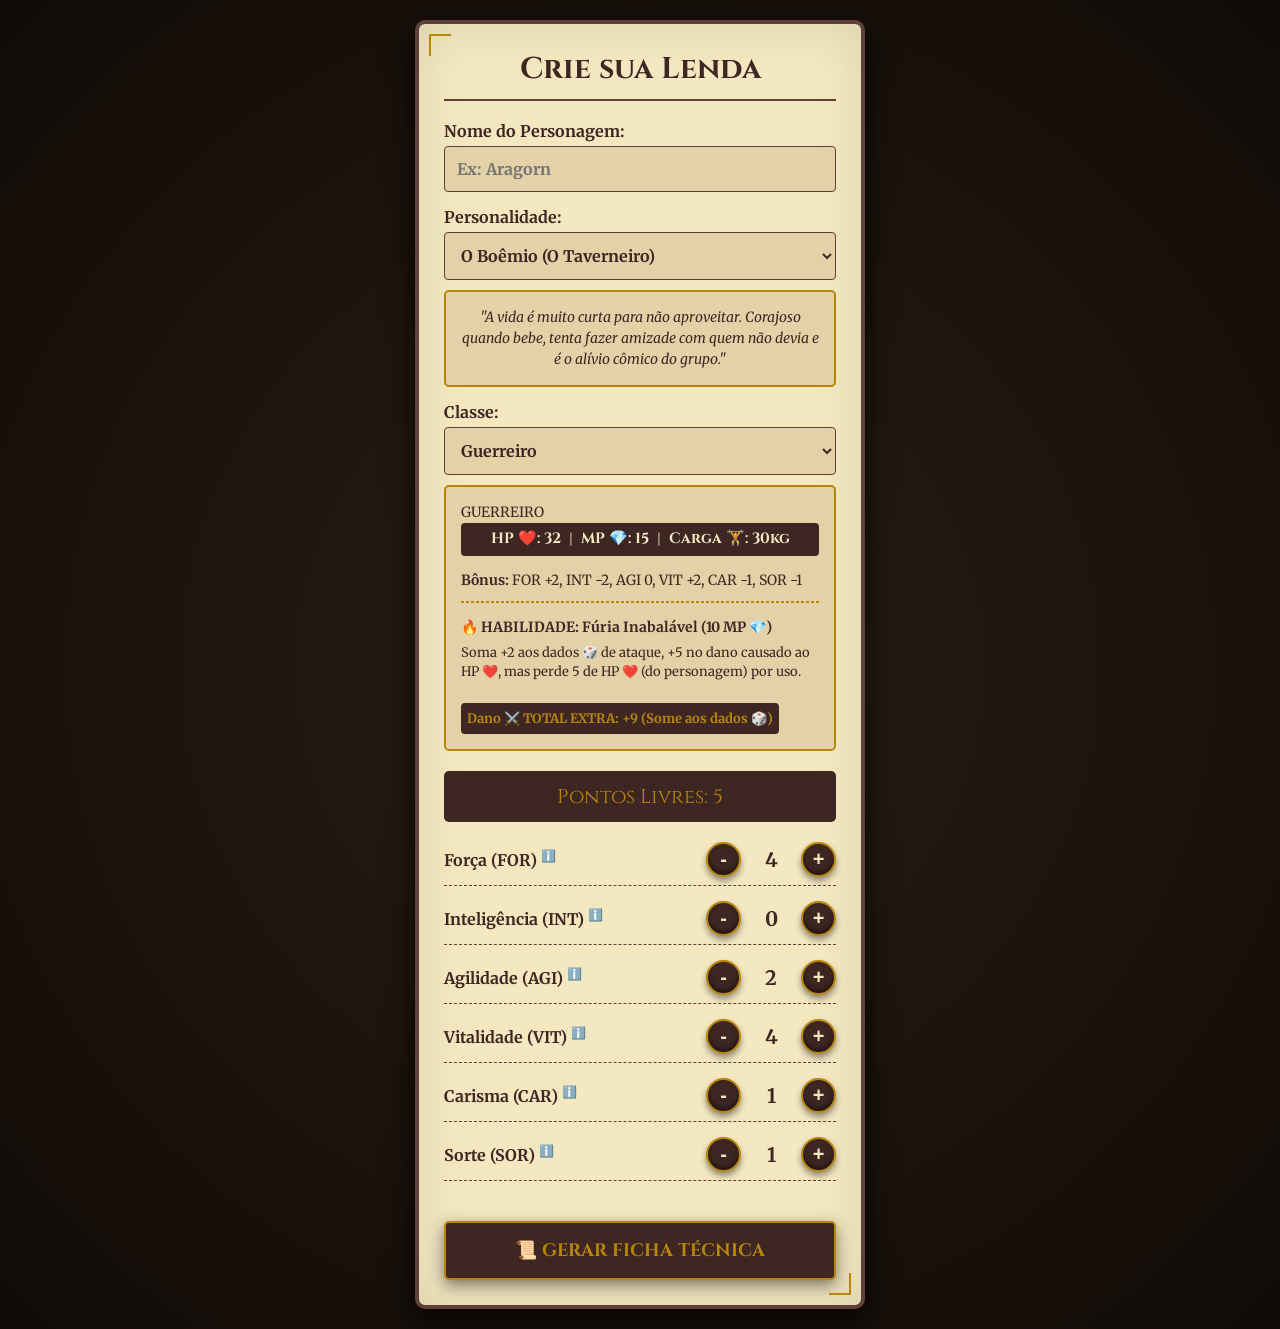
==== rpg/index.html @ fc988ef6 "primeira versao" ====
<!DOCTYPE html>
<html lang="pt-BR">
<head>
    <meta charset="UTF-8">
    <meta name="viewport" content="width=device-width, initial-scale=1.0">
    <title>RPG - Crie sua Lenda</title>
    <style>
        @import url('https://fonts.googleapis.com/css2?family=Cinzel:wght@600;800&family=Merriweather:wght@400;700;900&display=swap');

        :root {
            --bg-dark: #1e150e;
            --parchment: #f4e8c1;
            --parchment-dark: #e3d2a8;
            --ink: #3e2723;
            --ink-light: #5d4037;
            --gem-red: #8b0000;
            --gem-blue: #0055a4;
            --gold: #b8860b;
            --gold-light: #dfb12e;
        }

        body {
            background-color: var(--bg-dark);
            background-image: radial-gradient(circle, #2a1e14 0%, #110b07 100%);
            color: var(--parchment);
            font-family: 'Merriweather', serif;
            margin: 0; padding: 20px; display: flex; justify-content: center; align-items: flex-start; min-height: 100vh;
        }

        .container {
            background-color: var(--parchment); color: var(--ink); width: 100%; max-width: 450px;
            padding: 25px; border: 4px solid var(--ink-light); border-radius: 10px;
            box-shadow: inset 0 0 50px rgba(0,0,0,0.1), 0 10px 30px rgba(0,0,0,0.8); position: relative;
            box-sizing: border-box;
        }

        .container::before, .container::after {
            content: ''; position: absolute; border: 2px solid var(--gold); width: 20px; height: 20px;
        }
        .container::before { top: 10px; left: 10px; border-right: none; border-bottom: none; }
        .container::after { bottom: 10px; right: 10px; border-left: none; border-top: none; }

        h1 { font-family: 'Cinzel', serif; text-align: center; color: var(--ink); border-bottom: 2px solid var(--ink-light); padding-bottom: 10px; font-size: 30px; margin-top: 0; }
        
        label { font-weight: bold; display: block; margin-top: 15px; font-size: 16px; }

        input[type="text"], select {
            width: 100%; padding: 12px; margin-top: 5px; background-color: var(--parchment-dark);
            border: 1px solid var(--ink-light); color: var(--ink); font-family: 'Merriweather', serif;
            font-size: 16px; font-weight: bold; box-sizing: border-box; border-radius: 4px;
        }

        .info-panel {
            background-color: var(--parchment-dark); border: 2px solid var(--gold); padding: 15px;
            margin-top: 10px; border-radius: 5px; font-size: 14px; line-height: 1.5;
        }

        .info-header { font-family: 'Cinzel', serif; font-size: 18px; margin-bottom: 5px; text-align: center; color: var(--ink); }
        .live-stats { text-align: center; font-weight: bold; background-color: var(--ink); color: var(--parchment); padding: 5px; border-radius: 4px; margin-bottom: 10px; font-family: 'Cinzel', serif; font-size: 15px; }

        .points-box { text-align: center; background-color: var(--ink); color: var(--gold); padding: 12px; margin: 20px 0; border-radius: 5px; font-size: 20px; font-family: 'Cinzel', serif; }
        .stat-row { display: flex; justify-content: space-between; align-items: center; margin-bottom: 15px; border-bottom: 1px dashed var(--ink-light); padding-bottom: 8px; }
        .stat-name { font-weight: bold; font-size: 16px; flex-grow: 1; cursor: pointer; color: var(--ink); transition: color 0.2s; }
        .stat-name:hover { color: var(--gold-light); }
        .stat-name span { font-size: 12px; vertical-align: super; }

        .stat-controls { display: flex; align-items: center; gap: 15px; }
        .btn-gem { background-color: var(--ink); color: var(--parchment); border: 2px solid var(--gold); width: 35px; height: 35px; border-radius: 50%; font-size: 20px; font-weight: bold; cursor: pointer; box-shadow: inset 0 -3px 5px rgba(0,0,0,0.5), 0 4px 6px rgba(0,0,0,0.4); transition: all 0.1s; display: flex; align-items: center; justify-content: center; padding: 0;}
        .btn-gem:active { transform: translateY(3px); box-shadow: inset 0 3px 5px rgba(0,0,0,0.8); }
        .stat-value { font-size: 20px; font-weight: bold; width: 30px; text-align: center; }

        .btn-primary {
            width: 100%; padding: 15px; background-color: var(--ink); color: var(--gold);
            border: 2px solid var(--gold); font-family: 'Cinzel', serif; font-size: 18px;
            font-weight: bold; margin-top: 25px; cursor: pointer; border-radius: 5px;
            box-shadow: 0 5px 15px rgba(0,0,0,0.5); transition: transform 0.1s; box-sizing: border-box;
        }
        .btn-primary:active { transform: translateY(2px); }

        /* Modal Pop-up */
        #attribute-modal { display: none; position: fixed; top: 0; left: 0; width: 100%; height: 100%; background-color: rgba(0,0,0,0.8); z-index: 1000; justify-content: center; align-items: center; padding: 20px; box-sizing: border-box; }
        .modal-content { background-color: var(--parchment); border: 4px solid var(--gold); border-radius: 8px; padding: 20px; width: 100%; max-width: 320px; position: relative; color: var(--ink); font-family: 'Merriweather', serif; box-sizing: border-box; }
        .modal-header { font-family: 'Cinzel', serif; font-size: 20px; text-align: center; margin-bottom: 10px; border-bottom: 1px solid var(--gold); padding-bottom: 5px; }
        .modal-close { background-color: var(--gem-red); color: white; border: 2px solid var(--ink); width: 30px; height: 30px; border-radius: 50%; cursor: pointer; position: absolute; top: -15px; right: -15px; display: flex; justify-content: center; align-items: center; font-weight: bold; padding: 0;}

        /* Tela de Resumo / Ficha Técnica */
        #summary-screen { display: none; width: 100%; }
        .summary-card { background-color: #fbf2db; border: 2px solid var(--ink); padding: 25px 20px; margin-bottom: 20px; border-radius: 6px; box-shadow: inset 0 0 20px rgba(0,0,0,0.05); box-sizing: border-box; }
        
        .summary-header { text-align: center; margin-bottom: 20px; }
        .summary-name { 
            font-size: 32px; 
            margin-bottom: 5px; 
            color: var(--ink); 
            font-family: 'Cinzel', serif;
            text-transform: uppercase;
            letter-spacing: 1px;
            text-shadow: 1px 1px 2px rgba(0,0,0,0.15);
        }
        .summary-details { font-size: 16px; color: var(--ink-light); font-style: italic; margin-top: 5px; }
        .summary-personality-quote {
            font-size: 14px; margin: 20px auto; color: var(--ink); padding: 12px 15px;
            font-style: italic; background-color: rgba(0,0,0,0.04); border-left: 3px solid var(--gold);
            border-right: 3px solid var(--gold); border-radius: 4px; line-height: 1.4;
        }

        /* Status Bar com Flexbox anti-quebra */
        .status-bar { 
            display: flex; flex-wrap: wrap; justify-content: space-around; gap: 10px;
            background-color: var(--ink); color: var(--parchment); padding: 12px; 
            border-radius: 5px; margin-bottom: 25px; font-weight: bold; font-family: 'Cinzel', serif; font-size: 15px; 
        }
        .status-item {
            white-space: nowrap; /* Impede quebra no meio da informação */
            text-align: center;
        }

        .attr-box { background-color: var(--parchment-dark); border: 1px solid var(--ink-light); padding: 10px; margin-bottom: 10px; border-radius: 4px; }
        .attr-title { font-weight: bold; font-size: 16px; border-bottom: 1px solid rgba(0,0,0,0.1); padding-bottom: 4px; margin-bottom: 4px;}
        .attr-desc { font-size: 13px; color: var(--ink-light); line-height: 1.4; }
        
        .summary-skill { background-color: var(--ink); color: var(--parchment); padding: 15px; border-left: 5px solid var(--gem-red); font-size: 14px; margin-top: 25px; border-radius: 0 4px 4px 0; }
        .summary-skill-title { color: var(--gold); font-size: 16px; font-family: 'Cinzel', serif; font-weight: bold; margin-bottom: 8px; display: block; }

        /* MENU FLUTUANTE (FAB) */
        .fab-wrapper { position: relative; width: 100%; z-index: 20; }
        .fab-overlay {
            display: none; position: fixed; top: 0; left: 0; width: 100%; height: 100%;
            background: rgba(0,0,0,0.5); z-index: 15; opacity: 0; transition: opacity 0.3s;
        }
        .fab-overlay.show { display: block; opacity: 1; }
        
        .fab-options {
            position: absolute; bottom: 70px; left: 0; width: 100%; display: flex; flex-direction: column;
            gap: 12px; opacity: 0; pointer-events: none; transform: translateY(20px) scale(0.95);
            transition: all 0.3s cubic-bezier(0.175, 0.885, 0.32, 1.275); z-index: 20; box-sizing: border-box;
        }
        .fab-options.open { opacity: 1; pointer-events: auto; transform: translateY(0) scale(1); }
        
        .fab-btn {
            width: 100%; padding: 12px; border-radius: 8px; font-family: 'Cinzel', serif; font-size: 15px;
            font-weight: bold; cursor: pointer; border: 2px solid var(--gold); box-shadow: 0 4px 10px rgba(0,0,0,0.3);
            display: flex; align-items: center; justify-content: center; gap: 8px; box-sizing: border-box;
        }
        .fab-btn:active { transform: translateY(2px); }

        .btn-green { background-color: #0b5f3a; color: white; border-color: #128C7E; }
        .btn-blue { background-color: #0055a4; color: white; border-color: #003366; }
        .btn-red { background-color: var(--gem-red); color: white; border-color: #4a0000; }
        .btn-yellow { background-color: #d4af37; color: var(--ink); border-color: var(--ink); font-weight: 800; }
        
    </style>
</head>
<body>

<div class="container" id="app">
    
    <div id="creation-screen">
        <h1>Crie sua Lenda</h1>
        
        <label>Nome do Personagem:</label>
        <input type="text" id="char-name" placeholder="Ex: Aragorn">

        <label>Personalidade:</label>
        <select id="char-personality" onchange="updatePersonality()">
            <option value="O Boêmio (O Taverneiro)">O Boêmio (O Taverneiro)</option>
            <option value="O Mercenário Frio">O Mercenário Frio</option>
            <option value="O Rato de Masmorra">O Rato de Masmorra</option>
            <option value="O Galanteador">O Galanteador</option>
            <option value="O Sobrevivente Rabugento">O Sobrevivente Rabugento</option>
            <option value="O Paranoico Cauteloso">O Paranoico Cauteloso</option>
            <option value="O Fervoroso Sanguinário">O Fervoroso Sanguinário</option>
            <option value="O Escudo Humano">O Escudo Humano</option>
            <option value="O Aristocrata Arrogante">O Aristocrata Arrogante</option>
            <option value="O Justiceiro Inflexível">O Justiceiro Inflexível</option>
        </select>
        <div id="personality-panel" class="info-panel" style="font-style: italic; text-align: center;"></div>

        <label>Classe:</label>
        <select id="char-class" onchange="resetAndUpdate()">
            <option value="Guerreiro">Guerreiro</option>
            <option value="Arqueiro">Arqueiro</option>
            <option value="Mago">Mago</option>
            <option value="Necromante">Necromante</option>
            <option value="Druida">Druida</option>
            <option value="Soldado">Soldado</option>
            <option value="Assassino">Assassino</option>
            <option value="Bardo">Bardo</option>
        </select>

        <div id="class-details-panel" class="info-panel"></div>

        <div class="points-box">
            Pontos Livres: <span id="free-points-display">5</span>
        </div>

        <div id="stats-container"></div>

        <button class="btn-primary" onclick="generateSummary()">📜 GERAR FICHA TÉCNICA</button>
    </div>

    <div id="summary-screen">
        <h1 style="margin-bottom: 20px;">Sua Ficha Técnica</h1>
        <div class="summary-card" id="card-content"></div>
        
        <div class="fab-overlay" id="fab-overlay" onclick="toggleFabMenu()"></div>
        <div class="fab-wrapper">
            <div class="fab-options" id="fab-options">
                <button class="fab-btn btn-green" onclick="sendWhatsApp()">📲 ENVIAR NO WHATSAPP</button>
                <button class="fab-btn btn-blue" onclick="startGame('com_mestre')">🎲 JOGAR COM MESTRE</button>
                <button class="fab-btn btn-red" onclick="startGame('sem_mestre')">🤖 JOGAR SEM MESTRE (v2.0)</button>
                <button class="fab-btn btn-yellow" onclick="goBack()">⬅️ VOLTAR E EDITAR</button>
            </div>
            <button class="btn-primary" id="fab-main-btn" onclick="toggleFabMenu()">📜 ESCOLHER DESTINO</button>
        </div>
    </div>

</div>

<div id="attribute-modal">
    <div class="modal-content">
        <button class="modal-close" onclick="closeAttributeModal()">X</button>
        <div id="modal-title" class="modal-header"></div>
        <div id="modal-desc" style="font-size: 14px; margin-bottom: 15px;"></div>
        <div id="modal-calc" style="background-color: var(--parchment-dark); padding: 10px; border-radius: 4px; font-size: 14px; border: 1px solid var(--ink-light);"></div>
    </div>
</div>

<script>
    const PERSONALITIES = {
        "O Boêmio (O Taverneiro)": "A vida é muito curta para não aproveitar. Corajoso quando bebe, tenta fazer amizade com quem não devia e é o alívio cômico do grupo.",
        "O Mercenário Frio": "Não move um dedo sem moedas de ouro envolvidas. A moralidade pouco importa, mas sempre cumpre seus contratos até o fim.",
        "O Rato de Masmorra": "A curiosidade vence o bom senso. Puxa alavancas e abre baús suspeitos. Acha grandes tesouros, mas ativa muitas armadilhas.",
        "O Galanteador": "Acredita que pode resolver qualquer conflito na lábia e no charme, desde guardas da cidade até dragões perigosos.",
        "O Sobrevivente Rabugento": "Reclama o tempo todo que a missão vai dar errado, mas na hora do aperto é o combatente mais leal e confiável do grupo.",
        "O Paranoico Cauteloso": "Acha que o universo tenta matá-lo. Cutuca o chão antes de pisar e não confia em NPCs bonzinhos.",
        "O Fervoroso Sanguinário": "Gosta demais da violência. Ignora planos furtivos para quebrar a porta da frente dando risada e puxando briga.",
        "O Escudo Humano": "O 'Paizão' do grupo. Sente-se responsável por todos e é o primeiro a se colocar na linha de frente para levar o dano pelos aliados.",
        "O Aristocrata Arrogante": "Acha que andar com aventureiros é caridade. Exige o melhor tratamento e tem nojo da sujeira, mas luta bem quando necessário.",
        "O Justiceiro Inflexível": "A lei e a honra acima de tudo. Não ataca pelas costas e não aceita subornos, o que costuma colocar o grupo em situações difíceis."
    };

    const CLASSES = {
        "Guerreiro": { mods: {FOR: 2, INT: -2, AGI: 0, VIT: 2, CAR: -1, SOR: -1}, skill: "Fúria Inabalável", cost: 10, desc: "Soma +2 aos dados 🎲 de ataque, +5 no dano causado ao HP ❤️, mas perde 5 de HP ❤️ (do personagem) por uso.", getDano: (stats) => `Dano ⚔️ TOTAL EXTRA: +${stats.FOR + 5} (Some aos dados 🎲)` },
        "Arqueiro": { mods: {FOR: -1, INT: 0, AGI: 2, VIT: -1, CAR: -1, SOR: 1}, skill: "Chuva de Flechas", cost: 15, desc: "Dano em área em todos os adversários, somando +1 aos dados 🎲 de ataque e +3 no dano causado ao HP ❤️ de cada um.", getDano: (stats) => `Dano 🏹 TOTAL EXTRA: +${stats.FOR + 3} em Área` },
        "Mago": { mods: {FOR: -2, INT: 3, AGI: -1, VIT: -1, CAR: 0, SOR: 1}, skill: "Colapso Arcano", cost: 20, desc: "Dano mágico 🔮 absurdo somando +10 no dano causado ao HP ❤️.", getDano: (stats) => `Dano Mágico 🔮 TOTAL EXTRA: +${stats.INT + 10} (Some aos dados 🎲)` },
        "Necromante": { mods: {FOR: 0, INT: 2, AGI: -1, VIT: 1, CAR: -2, SOR: 0}, skill: "Corrente de Almas", cost: 15, desc: "Revive um aliado caído com metade do HP ❤️ total.", getDano: (stats) => `Dano Mágico 🔮 Base: +${stats.INT}` },
        "Druida": { mods: {FOR: -1, INT: 1, AGI: -1, VIT: 1, CAR: -1, SOR: 1}, skill: "Metamorfose Selvagem", cost: 15, desc: "Vira uma fera somando +2 aos dados 🎲 de ataque e de defesa por 2 rodadas.", getDano: (stats) => `Dano 🐾 Base na Forma Fera: +${stats.FOR}` },
        "Soldado": { mods: {FOR: 1, INT: -1, AGI: 1, VIT: -1, CAR: 1, SOR: -1}, skill: "Formação de Falange", cost: 10, desc: "Aumenta a defesa dos aliados próximos em +2 nos dados 🎲 na próxima rodada.", getDano: (stats) => `Dano ⚔️ Físico Base: +${stats.FOR}` },
        "Assassino": { mods: {FOR: 0, INT: -1, AGI: 2, VIT: -2, CAR: -1, SOR: 2}, skill: "Golpe das Sombras", cost: 15, desc: "Dano triplo no HP ❤️ e veneno se bater furtivo (-1 HP ❤️ por rodada no adversário).", getDano: (stats) => `DANO TRIPLO SE FURTIVO 🗡️: Multiplique dados 🎲 e Bônus (+${stats.FOR}) por 3!` },
        "Bardo": { mods: {FOR: -2, INT: 1, AGI: -1, VIT: -1, CAR: 3, SOR: 0}, skill: "Canção da Fagulha", cost: 10, desc: "Dá bônus na equipe somando +2 nos dados 🎲 de ataque na próxima rodada.", getDano: (stats) => `Dano Mágico 🎶 Base: +${stats.INT}` }
    };

    const STAT_NAMES = { FOR: "Força", INT: "Inteligência", AGI: "Agilidade", VIT: "Vitalidade", CAR: "Carisma", SOR: "Sorte" };

    const ATTRIBUTE_HELP = {
        FOR: { desc: "Força bruta, usada para ataques físicos e carga.", calc: "1 pt = +1 Dano ⚔️ e +5kg na Carga 🏋️." },
        INT: { desc: "Poder mágico e reserva de mana.", calc: "1 pt = +1 Dano Mágico 🔮 e +2 MP 💎 Máximo." },
        AGI: { desc: "Velocidade de ataque e reflexos para esquiva.", calc: "1 pt = +1 Velocidade e +1 Esquiva." },
        VIT: { desc: "Resistência física total.", calc: "1 pt = +3 HP ❤️ Máximo." },
        CAR: { desc: "Lábia e negociação de preços.", calc: "Cada 2 pts = +1 Persuasão e 10% Desconto na Loja." },
        SOR: { desc: "Chance de golpes críticos e saque.", calc: "1 pt = Reduz margem de acerto crítico e soma no dado 🎲 de baú." }
    };

    let freePoints = 5;
    let allocated = { FOR: 0, INT: 0, AGI: 0, VIT: 0, CAR: 0, SOR: 0 };
    let characterData = {};

    function updatePersonality() {
        let p = document.getElementById('char-personality').value;
        document.getElementById('personality-panel').innerText = `"${PERSONALITIES[p]}"`;
    }

    function initStats() {
        const container = document.getElementById('stats-container');
        container.innerHTML = '';
        for (let stat in STAT_NAMES) {
            container.innerHTML += `
                <div class="stat-row">
                    <div class="stat-name" onclick="openAttributeModal('${stat}')">
                        ${STAT_NAMES[stat]} (${stat}) <span>ℹ️</span>
                    </div>
                    <div class="stat-controls">
                        <button class="btn-gem" onclick="changeStat('${stat}', -1)">-</button>
                        <div class="stat-value" id="val-${stat}">0</div>
                        <button class="btn-gem" onclick="changeStat('${stat}', 1)">+</button>
                    </div>
                </div>
            `;
        }
        updatePersonality();
        updateUI();
    }

    function getCurrentStats() {
        let finalStats = {};
        for (let s in STAT_NAMES) finalStats[s] = getFinalStat(s);
        return finalStats;
    }

    function getFinalStat(stat) {
        let cls = document.getElementById('char-class').value;
        return 2 + (CLASSES[cls].mods[stat] || 0) + allocated[stat];
    }

    function changeStat(stat, delta) {
        let finalValue = getFinalStat(stat);
        if (delta === 1 && freePoints > 0) { allocated[stat]++; freePoints--; } 
        else if (delta === -1 && finalValue > 0) { allocated[stat]--; freePoints++; }
        updateUI();
    }

    function resetAndUpdate() {
        allocated = { FOR:0, INT:0, AGI:0, VIT:0, CAR:0, SOR:0 }; 
        freePoints = 5; 
        updateUI();
    }

    function updateUI() {
        document.getElementById('free-points-display').innerText = freePoints;

        for (let stat in STAT_NAMES) document.getElementById(`val-${stat}`).innerText = getFinalStat(stat);
        
        let cls = document.getElementById('char-class').value;
        let d = CLASSES[cls];
        let currentStats = getCurrentStats();
        
        let currentHP = 20 + (currentStats.VIT * 3);
        let currentMP = 15 + (currentStats.INT * 2);
        let currentCarga = 10 + (currentStats.FOR * 5);
        
        document.getElementById('class-details-panel').innerHTML = `
            <div class="class-details-header">${cls.toUpperCase()}</div>
            <div class="live-stats" style="display:flex; flex-wrap:wrap; justify-content:center; gap:8px;">
                <span style="white-space:nowrap;">HP ❤️: ${currentHP}</span> | 
                <span style="white-space:nowrap;">MP 💎: ${currentMP}</span> | 
                <span style="white-space:nowrap;">Carga 🏋️: ${currentCarga}kg</span>
            </div>
            <p style="margin-bottom: 10px;"><strong>Bônus:</strong> ${Object.entries(d.mods).map(([s,v]) => `${s} ${v>0?'+'+v:v}`).join(', ')}</p>
            <hr style="border: 1px dashed var(--gold); margin: 10px 0;">
            <p style="margin-bottom: 5px;"><strong>🔥 HABILIDADE: ${d.skill} (${d.cost} MP 💎)</strong></p>
            <p style="font-size: 13px; margin-top: 0;">${d.desc}</p>
            <div style="background:var(--ink);color:var(--gold);padding:6px;border-radius:4px;font-weight:bold;font-size:13px;margin-top:8px;display:inline-block;">${d.getDano(currentStats)}</div>
        `;
    }

    function openAttributeModal(stat) {
        let finalValue = getFinalStat(stat);
        let cls = document.getElementById('char-class').value;
        
        document.getElementById('modal-title').innerText = `${STAT_NAMES[stat]} (${stat})`;
        document.getElementById('modal-desc').innerText = ATTRIBUTE_HELP[stat].desc;
        document.getElementById('modal-calc').innerHTML = `
            <p>Valor Base Universal: 2</p>
            <p>Modificador (${cls}): ${CLASSES[cls].mods[stat] || 0}</p>
            <p>Pontos Livres Gastos/Retirados: ${allocated[stat]}</p>
            <hr style="border:1px dashed var(--ink-light); margin: 10px 0;">
            <p style="font-size:16px; text-align:center;"><strong>TOTAL: ${finalValue}</strong></p>
            <p style="text-align:center; color: var(--ink); font-weight: bold; background: rgba(0,0,0,0.05); padding: 5px; border-radius: 4px;">${ATTRIBUTE_HELP[stat].calc}</p>
        `;
        document.getElementById('attribute-modal').style.display = 'flex';
    }

    function closeAttributeModal() { document.getElementById('attribute-modal').style.display = 'none'; }

    /* FUNÇÕES DO MENU FLUTUANTE */
    function toggleFabMenu() {
        const options = document.getElementById('fab-options');
        const overlay = document.getElementById('fab-overlay');
        const btn = document.getElementById('fab-main-btn');
        
        if (options.classList.contains('open')) {
            options.classList.remove('open');
            overlay.classList.remove('show');
            btn.innerHTML = '📜 ESCOLHER DESTINO';
        } else {
            options.classList.add('open');
            overlay.classList.add('show');
            btn.innerHTML = '❌ FECHAR OPÇÕES';
        }
    }

    function goBack() {
        toggleFabMenu(); // Fecha o menu flutuante
        document.getElementById('summary-screen').style.display = 'none';
        document.getElementById('creation-screen').style.display = 'block';
    }

    function generateSummary() {
        let nameInput = document.getElementById('char-name').value.trim();
        if (!nameInput) return alert("⚠️ Por favor, dê um nome para a sua Lenda antes de continuar!");
        if (freePoints > 0) return alert(`⚠️ Você ainda tem ${freePoints} ponto(s) livre(s). Distribua todos os pontos antes de gerar a ficha!`);

        let cls = document.getElementById('char-class').value;
        let personality = document.getElementById('char-personality').value;
        let personalityDesc = PERSONALITIES[personality];
        let finalStats = getCurrentStats();

        let hp = 20 + (finalStats.VIT * 3);
        let mp = 15 + (finalStats.INT * 2);
        let carga = 10 + (finalStats.FOR * 5);
        let crit = 20 - finalStats.SOR;
        let labia = Math.floor(finalStats.CAR / 2);
        
        let clsData = CLASSES[cls];

        characterData = {
            name: nameInput, cls, personality, personalityDesc, finalStats,
            hp, mp, carga, crit, labia,
            skill: clsData.skill, cost: clsData.cost, desc: clsData.desc,
            danoPronto: clsData.getDano(finalStats),
            
            descFOR: `+${finalStats.FOR} somado aos dados 🎲 de ataque e +${finalStats.FOR * 5}kg de Carga 🏋️.`,
            descINT: `+${finalStats.INT} somado ao Dano Mágico 🔮 e +${finalStats.INT * 2} de MP 💎 base.`,
            descAGI: `+${finalStats.AGI} na velocidade de ataque e +${finalStats.AGI} na esquiva.`,
            descVIT: `+${finalStats.VIT * 3} HP ❤️ somados aos 20 iniciais.`,
            descCAR: `+${labia} em persuasão e ${labia * 10}% de desconto.`,
            descSOR: `Acerto Crítico tirando ${crit} ou mais no dado 🎲. +${finalStats.SOR} no saque de baús.`
        };

        let d = characterData;
        let cardHTML = `
            <div class="summary-header">
                <h2 class="summary-name">${d.name}</h2>
                <div class="summary-details">${d.cls} | ${d.personality}</div>
                <div class="summary-personality-quote">"${d.personalityDesc}"</div>
            </div>
            
            <div class="status-bar">
                <div class="status-item">HP ❤️: ${d.hp}</div>
                <div class="status-item">MP 💎: ${d.mp}</div>
                <div class="status-item">Carga 🏋️: ${d.carga}kg</div>
            </div>

            <div style="background:var(--parchment-dark); border:1px dashed var(--ink-light); padding:10px; margin-bottom:20px; text-align:center; border-radius:4px; font-weight:bold;">
                🎒 Inventário Inicial: Roupas Comuns (+0 Defesa)
            </div>

            <h3 style="margin-bottom: 15px; font-size:18px;">Atributos Base</h3>
            
            <div class="attr-box"><div class="attr-title">Força 💪: ${d.finalStats.FOR}</div><div class="attr-desc">${d.descFOR}</div></div>
            <div class="attr-box"><div class="attr-title">Inteligência 🧠: ${d.finalStats.INT}</div><div class="attr-desc">${d.descINT}</div></div>
            <div class="attr-box"><div class="attr-title">Agilidade ⚡: ${d.finalStats.AGI}</div><div class="attr-desc">${d.descAGI}</div></div>
            <div class="attr-box"><div class="attr-title">Vitalidade ❤️: ${d.finalStats.VIT}</div><div class="attr-desc">${d.descVIT}</div></div>
            <div class="attr-box"><div class="attr-title">Carisma 🗣️: ${d.finalStats.CAR}</div><div class="attr-desc">${d.descCAR}</div></div>
            <div class="attr-box"><div class="attr-title">Sorte 🍀: ${d.finalStats.SOR}</div><div class="attr-desc">${d.descSOR}</div></div>

            <div class="summary-skill">
                <span class="summary-skill-title">🔥 ${d.skill} (${d.cost} MP 💎)</span>
                ${d.desc}<br><br>
                <div style="background:var(--parchment-dark); color:var(--ink); padding:6px; font-weight:bold; display:inline-block; border-radius:4px; border:1px solid var(--gold);">${d.danoPronto}</div>
            </div>
        `;

        document.getElementById('card-content').innerHTML = cardHTML;
        document.getElementById('creation-screen').style.display = 'none';
        document.getElementById('summary-screen').style.display = 'block';
    }

    function sendWhatsApp() {
        let d = characterData;
        let text = `🛡️ *NOVA LENDA CHEGOU À MESA!* 🛡️\n\n`;
        text += `👤 *Nome:* ${d.name}\n`;
        text += `🐉 *Classe:* ${d.cls}\n`;
        text += `🎭 *Personalidade:* ${d.personality}\n`;
        text += `_"${d.personalityDesc}"_\n\n`;
        text += `❤️ *HP:* ${d.hp} / ${d.hp}\n`;
        text += `💎 *MP:* ${d.mp} / ${d.mp}\n`;
        text += `🏋️ *Carga:* ${d.carga} kg\n`;
        text += `🎒 *Equipamento:* Roupas Comuns (0 Defesa)\n\n`;
        
        text += `📊 *ATRIBUTOS NA PRÁTICA:*\n`;
        text += `💪 *FOR (${d.finalStats.FOR}):* ${d.descFOR}\n\n`;
        text += `🧠 *INT (${d.finalStats.INT}):* ${d.descINT}\n\n`;
        text += `⚡ *AGI (${d.finalStats.AGI}):* ${d.descAGI}\n\n`;
        text += `❤️ *VIT (${d.finalStats.VIT}):* ${d.descVIT}\n\n`;
        text += `🗣️ *CAR (${d.finalStats.CAR}):* ${d.descCAR}\n\n`;
        text += `🍀 *SOR (${d.finalStats.SOR}):* ${d.descSOR}\n\n`;
        
        text += `🔥 *HABILIDADE ESPECIAL:*\n`;
        text += `*${d.skill}* (Custo: ${d.cost} MP 💎)\n_${d.desc}_\n`;
        text += `👉 *${d.danoPronto}*`;

        let zapLink = `whatsapp://send?text=${encodeURIComponent(text)}`;
        window.location.href = zapLink;
    }

    function startGame(mode) {
        localStorage.setItem('rpg_character', JSON.stringify(characterData));
        if(mode === 'com_mestre') {
            window.location.href = 'commestre.html'; // Seguindo a sua lógica de tela individual!
        } else {
            alert('🤖 Aguarde a v2.0! O modo "Jogar Sem Mestre" está sendo forjado nas profundezas e chegará em breve.');
            toggleFabMenu(); // Fecha o menu para o usuário não ficar preso
        }
    }

    window.onload = function() { initStats(); resetAndUpdate(); };
</script>

</body>
</html>
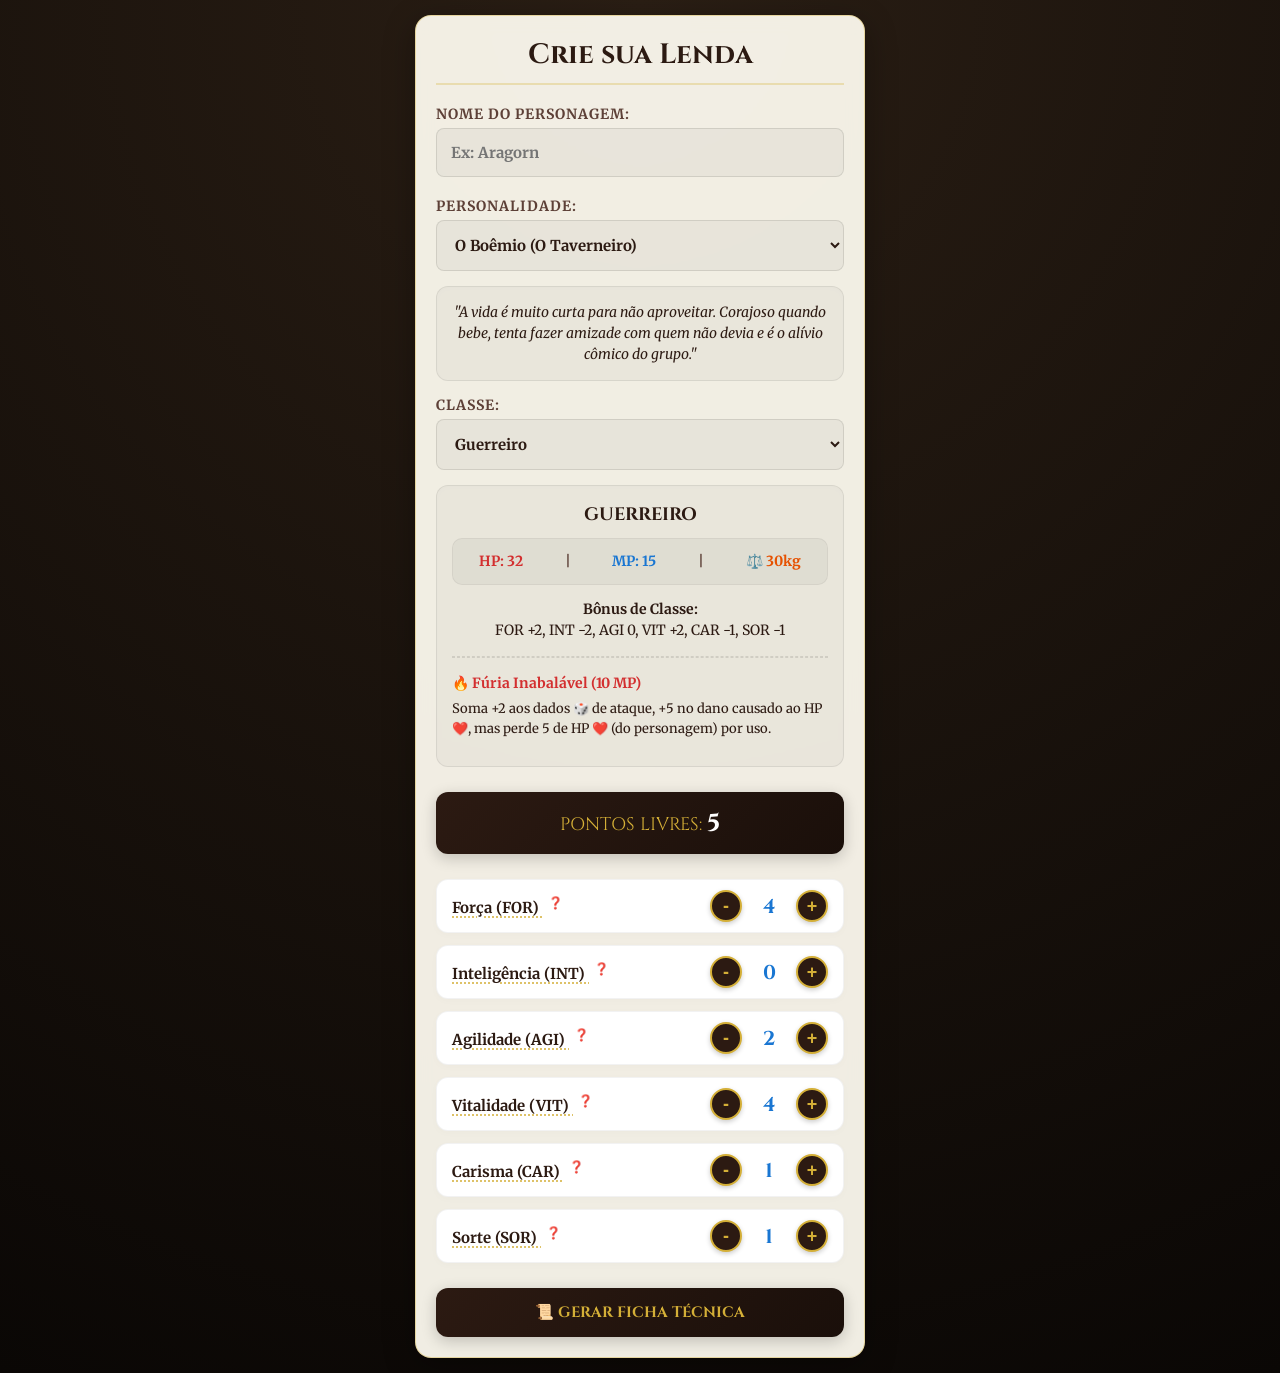
==== commit f44f6839: "Atualizar o index.html" ====
--- a/rpg/index.html
+++ b/rpg/index.html
@@ -4,156 +4,110 @@
     <meta charset="UTF-8">
     <meta name="viewport" content="width=device-width, initial-scale=1.0">
     <title>RPG - Crie sua Lenda</title>
+    <link rel="icon" href="data:image/svg+xml,<svg xmlns=%22http://www.w3.org/2000/svg%22 viewBox=%220 0 100 100%22><text y=%22.9em%22 font-size=%2290%22>⚔️</text></svg>">
+    
     <style>
         @import url('https://fonts.googleapis.com/css2?family=Cinzel:wght@600;800&family=Merriweather:wght@400;700;900&display=swap');
 
         :root {
-            --bg-dark: #1e150e;
-            --parchment: #f4e8c1;
-            --parchment-dark: #e3d2a8;
-            --ink: #3e2723;
-            --ink-light: #5d4037;
-            --gem-red: #8b0000;
-            --gem-blue: #0055a4;
-            --gold: #b8860b;
-            --gold-light: #dfb12e;
+            --bg-dark: #120d09; --parchment: #fdfaf0; --parchment-dark: #f0e6d2;
+            --ink: #2c1a12; --ink-light: #5d4037; --gem-red: #d32f2f;
+            --gem-blue: #1976d2; --gem-green: #388e3c; --gold: #d4af37;
+            --glass-bg: rgba(253, 250, 240, 0.95); --shadow: 0 8px 32px rgba(0, 0, 0, 0.3);
+            --radius: 16px;
         }
 
         body {
-            background-color: var(--bg-dark);
-            background-image: radial-gradient(circle, #2a1e14 0%, #110b07 100%);
-            color: var(--parchment);
-            font-family: 'Merriweather', serif;
-            margin: 0; padding: 20px; display: flex; justify-content: center; align-items: flex-start; min-height: 100vh;
-        }
-
-        .container {
-            background-color: var(--parchment); color: var(--ink); width: 100%; max-width: 450px;
-            padding: 25px; border: 4px solid var(--ink-light); border-radius: 10px;
-            box-shadow: inset 0 0 50px rgba(0,0,0,0.1), 0 10px 30px rgba(0,0,0,0.8); position: relative;
-            box-sizing: border-box;
-        }
-
-        .container::before, .container::after {
-            content: ''; position: absolute; border: 2px solid var(--gold); width: 20px; height: 20px;
-        }
-        .container::before { top: 10px; left: 10px; border-right: none; border-bottom: none; }
-        .container::after { bottom: 10px; right: 10px; border-left: none; border-top: none; }
-
-        h1 { font-family: 'Cinzel', serif; text-align: center; color: var(--ink); border-bottom: 2px solid var(--ink-light); padding-bottom: 10px; font-size: 30px; margin-top: 0; }
-        
-        label { font-weight: bold; display: block; margin-top: 15px; font-size: 16px; }
+            background-color: var(--bg-dark); background-image: radial-gradient(circle at top, #2a1e14 0%, #0a0705 100%);
+            color: var(--ink); font-family: 'Merriweather', serif; margin: 0; padding: 15px; 
+            display: flex; justify-content: center; align-items: flex-start; min-height: 100vh;
+        }
+
+        .app-container {
+            background: var(--glass-bg); backdrop-filter: blur(10px); width: 100%; max-width: 450px;
+            padding: 20px; border-radius: var(--radius); box-shadow: var(--shadow); border: 1px solid rgba(212, 175, 55, 0.4);
+            box-sizing: border-box; position: relative;
+        }
+
+        h1, h2, h3 { font-family: 'Cinzel', serif; color: var(--ink); margin-top: 0; text-align: center; }
+        h1 { font-size: 28px; border-bottom: 2px solid rgba(212, 175, 55, 0.3); padding-bottom: 10px; margin-bottom: 20px; }
+
+        label { font-weight: bold; display: block; margin-top: 15px; font-size: 14px; color: var(--ink-light); text-transform: uppercase; letter-spacing: 1px; }
 
         input[type="text"], select {
-            width: 100%; padding: 12px; margin-top: 5px; background-color: var(--parchment-dark);
-            border: 1px solid var(--ink-light); color: var(--ink); font-family: 'Merriweather', serif;
-            font-size: 16px; font-weight: bold; box-sizing: border-box; border-radius: 4px;
-        }
+            width: 100%; padding: 14px; margin-top: 5px; margin-bottom: 5px; background: rgba(0,0,0,0.04);
+            border: 1px solid rgba(0,0,0,0.1); color: var(--ink); font-family: 'Merriweather', serif;
+            font-size: 15px; font-weight: bold; border-radius: 8px; box-sizing: border-box; transition: all 0.3s;
+        }
+        input[type="text"]:focus, select:focus { outline: none; border-color: var(--gold); box-shadow: 0 0 8px rgba(212, 175, 55, 0.3); }
+
+        .btn {
+            width: 100%; padding: 14px; border: none; border-radius: 12px; font-family: 'Cinzel', serif;
+            font-size: 15px; font-weight: bold; cursor: pointer; display: flex; align-items: center; justify-content: center;
+            gap: 8px; transition: transform 0.1s, box-shadow 0.2s; box-sizing: border-box;
+        }
+        .btn:active { transform: scale(0.96); }
+        .btn-primary { background: linear-gradient(135deg, var(--ink) 0%, #1a0f0a 100%); color: var(--gold); box-shadow: 0 4px 15px rgba(0,0,0,0.2); }
+        .btn-green { background: linear-gradient(135deg, var(--gem-green) 0%, #1b5e20 100%); color: white; box-shadow: 0 4px 15px rgba(56,142,60,0.4); }
+        .btn-blue { background: linear-gradient(135deg, var(--gem-blue) 0%, #0d47a1 100%); color: white; box-shadow: 0 4px 15px rgba(25,118,210,0.4); }
+        .btn-red { background: linear-gradient(135deg, var(--gem-red) 0%, #b71c1c 100%); color: white; box-shadow: 0 4px 15px rgba(211,47,47,0.4); }
+        .btn-yellow { background: linear-gradient(135deg, #d4af37, #b8860b); color: var(--ink); box-shadow: 0 4px 15px rgba(212, 175, 55, 0.4); }
 
         .info-panel {
-            background-color: var(--parchment-dark); border: 2px solid var(--gold); padding: 15px;
-            margin-top: 10px; border-radius: 5px; font-size: 14px; line-height: 1.5;
-        }
-
-        .info-header { font-family: 'Cinzel', serif; font-size: 18px; margin-bottom: 5px; text-align: center; color: var(--ink); }
-        .live-stats { text-align: center; font-weight: bold; background-color: var(--ink); color: var(--parchment); padding: 5px; border-radius: 4px; margin-bottom: 10px; font-family: 'Cinzel', serif; font-size: 15px; }
-
-        .points-box { text-align: center; background-color: var(--ink); color: var(--gold); padding: 12px; margin: 20px 0; border-radius: 5px; font-size: 20px; font-family: 'Cinzel', serif; }
-        .stat-row { display: flex; justify-content: space-between; align-items: center; margin-bottom: 15px; border-bottom: 1px dashed var(--ink-light); padding-bottom: 8px; }
-        .stat-name { font-weight: bold; font-size: 16px; flex-grow: 1; cursor: pointer; color: var(--ink); transition: color 0.2s; }
-        .stat-name:hover { color: var(--gold-light); }
-        .stat-name span { font-size: 12px; vertical-align: super; }
-
-        .stat-controls { display: flex; align-items: center; gap: 15px; }
-        .btn-gem { background-color: var(--ink); color: var(--parchment); border: 2px solid var(--gold); width: 35px; height: 35px; border-radius: 50%; font-size: 20px; font-weight: bold; cursor: pointer; box-shadow: inset 0 -3px 5px rgba(0,0,0,0.5), 0 4px 6px rgba(0,0,0,0.4); transition: all 0.1s; display: flex; align-items: center; justify-content: center; padding: 0;}
-        .btn-gem:active { transform: translateY(3px); box-shadow: inset 0 3px 5px rgba(0,0,0,0.8); }
-        .stat-value { font-size: 20px; font-weight: bold; width: 30px; text-align: center; }
-
-        .btn-primary {
-            width: 100%; padding: 15px; background-color: var(--ink); color: var(--gold);
-            border: 2px solid var(--gold); font-family: 'Cinzel', serif; font-size: 18px;
-            font-weight: bold; margin-top: 25px; cursor: pointer; border-radius: 5px;
-            box-shadow: 0 5px 15px rgba(0,0,0,0.5); transition: transform 0.1s; box-sizing: border-box;
-        }
-        .btn-primary:active { transform: translateY(2px); }
+            background: rgba(0,0,0,0.03); border: 1px solid rgba(0,0,0,0.08); padding: 15px;
+            margin-top: 10px; border-radius: 12px; font-size: 14px; line-height: 1.5; box-shadow: inset 0 2px 10px rgba(0,0,0,0.02);
+        }
+
+        .points-box { text-align: center; background: linear-gradient(135deg, var(--ink) 0%, #1a0f0a 100%); color: var(--gold); padding: 15px; margin: 25px 0; border-radius: 12px; font-size: 18px; font-family: 'Cinzel', serif; box-shadow: 0 4px 15px rgba(0,0,0,0.2); }
+        
+        .stat-row { display: flex; justify-content: space-between; align-items: center; margin-bottom: 12px; background: white; padding: 10px 15px; border-radius: 12px; border: 1px solid rgba(0,0,0,0.05); box-shadow: 0 2px 8px rgba(0,0,0,0.02); }
+        .stat-name { font-weight: bold; font-size: 15px; flex-grow: 1; cursor: pointer; color: var(--ink); text-decoration: underline dotted var(--gold); text-underline-offset: 4px; transition: color 0.2s; }
+        .stat-name:hover { color: var(--gold); }
+        .stat-name span { font-size: 12px; vertical-align: super; text-decoration: none; display: inline-block; margin-left: 5px;}
+
+        .stat-controls { display: flex; align-items: center; gap: 12px; }
+        .btn-gem { background: var(--ink); color: var(--gold); border: 2px solid var(--gold); width: 32px; height: 32px; border-radius: 50%; font-size: 18px; font-weight: bold; cursor: pointer; display: flex; justify-content: center; align-items: center; box-shadow: 0 2px 5px rgba(0,0,0,0.2); transition: transform 0.1s;}
+        .btn-gem:active { transform: scale(0.9); }
+        .stat-value { font-size: 20px; font-weight: bold; width: 30px; text-align: center; font-family: 'Cinzel', serif; color: var(--gem-blue); }
 
         /* Modal Pop-up */
-        #attribute-modal { display: none; position: fixed; top: 0; left: 0; width: 100%; height: 100%; background-color: rgba(0,0,0,0.8); z-index: 1000; justify-content: center; align-items: center; padding: 20px; box-sizing: border-box; }
-        .modal-content { background-color: var(--parchment); border: 4px solid var(--gold); border-radius: 8px; padding: 20px; width: 100%; max-width: 320px; position: relative; color: var(--ink); font-family: 'Merriweather', serif; box-sizing: border-box; }
-        .modal-header { font-family: 'Cinzel', serif; font-size: 20px; text-align: center; margin-bottom: 10px; border-bottom: 1px solid var(--gold); padding-bottom: 5px; }
-        .modal-close { background-color: var(--gem-red); color: white; border: 2px solid var(--ink); width: 30px; height: 30px; border-radius: 50%; cursor: pointer; position: absolute; top: -15px; right: -15px; display: flex; justify-content: center; align-items: center; font-weight: bold; padding: 0;}
+        .modal-overlay { display: none; position: fixed; top: 0; left: 0; width: 100%; height: 100%; background: rgba(0,0,0,0.6); backdrop-filter: blur(5px); z-index: 100; align-items: center; justify-content: center; padding: 20px; box-sizing: border-box; opacity: 0; transition: opacity 0.2s; }
+        .modal-overlay.show { display: flex; opacity: 1; }
+        .modal-card { background: var(--parchment); width: 100%; max-width: 360px; border-radius: 20px; padding: 25px; box-shadow: 0 20px 50px rgba(0,0,0,0.4); position: relative; color: var(--ink); box-sizing: border-box; }
+        .modal-close { position: absolute; top: 15px; right: 15px; background: rgba(0,0,0,0.05); border: none; font-size: 18px; width: 32px; height: 32px; border-radius: 50%; cursor: pointer; color: var(--ink); display: flex; align-items: center; justify-content: center; z-index: 10; }
 
         /* Tela de Resumo / Ficha Técnica */
-        #summary-screen { display: none; width: 100%; }
-        .summary-card { background-color: #fbf2db; border: 2px solid var(--ink); padding: 25px 20px; margin-bottom: 20px; border-radius: 6px; box-shadow: inset 0 0 20px rgba(0,0,0,0.05); box-sizing: border-box; }
+        #summary-screen { display: none; width: 100%; animation: fadeIn 0.3s ease; }
+        @keyframes fadeIn { from { opacity: 0; transform: translateY(5px); } to { opacity: 1; transform: translateY(0); } }
         
         .summary-header { text-align: center; margin-bottom: 20px; }
-        .summary-name { 
-            font-size: 32px; 
-            margin-bottom: 5px; 
-            color: var(--ink); 
-            font-family: 'Cinzel', serif;
-            text-transform: uppercase;
-            letter-spacing: 1px;
-            text-shadow: 1px 1px 2px rgba(0,0,0,0.15);
-        }
-        .summary-details { font-size: 16px; color: var(--ink-light); font-style: italic; margin-top: 5px; }
-        .summary-personality-quote {
-            font-size: 14px; margin: 20px auto; color: var(--ink); padding: 12px 15px;
-            font-style: italic; background-color: rgba(0,0,0,0.04); border-left: 3px solid var(--gold);
-            border-right: 3px solid var(--gold); border-radius: 4px; line-height: 1.4;
-        }
-
-        /* Status Bar com Flexbox anti-quebra */
-        .status-bar { 
-            display: flex; flex-wrap: wrap; justify-content: space-around; gap: 10px;
-            background-color: var(--ink); color: var(--parchment); padding: 12px; 
-            border-radius: 5px; margin-bottom: 25px; font-weight: bold; font-family: 'Cinzel', serif; font-size: 15px; 
-        }
-        .status-item {
-            white-space: nowrap; /* Impede quebra no meio da informação */
-            text-align: center;
-        }
-
-        .attr-box { background-color: var(--parchment-dark); border: 1px solid var(--ink-light); padding: 10px; margin-bottom: 10px; border-radius: 4px; }
-        .attr-title { font-weight: bold; font-size: 16px; border-bottom: 1px solid rgba(0,0,0,0.1); padding-bottom: 4px; margin-bottom: 4px;}
-        .attr-desc { font-size: 13px; color: var(--ink-light); line-height: 1.4; }
-        
-        .summary-skill { background-color: var(--ink); color: var(--parchment); padding: 15px; border-left: 5px solid var(--gem-red); font-size: 14px; margin-top: 25px; border-radius: 0 4px 4px 0; }
+        .summary-name { font-size: 32px; margin-bottom: 5px; color: var(--ink); font-family: 'Cinzel', serif; text-transform: uppercase; }
+        .summary-details { font-size: 15px; color: var(--ink-light); font-weight: bold; }
+        .summary-personality-quote { font-size: 14px; margin: 15px auto; color: var(--ink-light); font-style: italic; background: rgba(0,0,0,0.03); padding: 12px; border-radius: 8px; border-left: 3px solid var(--gold); }
+
+        .status-bar { display: flex; justify-content: space-around; background: rgba(0,0,0,0.04); padding: 12px 5px; border-radius: 10px; margin-bottom: 20px; border: 1px solid rgba(0,0,0,0.05); font-weight: bold; font-size: 14px; }
+        .status-item { text-align: center; }
+
+        .attr-box { background: white; border: 1px solid rgba(0,0,0,0.08); padding: 15px; margin-bottom: 10px; border-radius: 12px; box-shadow: 0 2px 8px rgba(0,0,0,0.03); }
+        .attr-title { font-weight: bold; font-size: 15px; border-bottom: 1px dashed rgba(0,0,0,0.1); padding-bottom: 8px; margin-bottom: 8px; color: var(--ink); }
+        .attr-desc { font-size: 13px; color: var(--ink-light); line-height: 1.5; }
+        
+        .summary-skill { background: linear-gradient(135deg, var(--ink) 0%, #1a0f0a 100%); color: var(--parchment); padding: 20px; border-radius: 12px; font-size: 14px; margin-top: 25px; box-shadow: 0 8px 20px rgba(0,0,0,0.2); position: relative; overflow: hidden; }
+        .summary-skill::before { content: ''; position: absolute; left: 0; top: 0; height: 100%; width: 5px; background: var(--gem-red); }
         .summary-skill-title { color: var(--gold); font-size: 16px; font-family: 'Cinzel', serif; font-weight: bold; margin-bottom: 8px; display: block; }
 
         /* MENU FLUTUANTE (FAB) */
-        .fab-wrapper { position: relative; width: 100%; z-index: 20; }
-        .fab-overlay {
-            display: none; position: fixed; top: 0; left: 0; width: 100%; height: 100%;
-            background: rgba(0,0,0,0.5); z-index: 15; opacity: 0; transition: opacity 0.3s;
-        }
+        .fab-wrapper { position: relative; width: 100%; z-index: 20; margin-top: 20px; }
+        .fab-overlay { display: none; position: fixed; top: 0; left: 0; width: 100%; height: 100%; background: rgba(0,0,0,0.5); backdrop-filter: blur(3px); z-index: 15; opacity: 0; transition: opacity 0.3s; }
         .fab-overlay.show { display: block; opacity: 1; }
         
-        .fab-options {
-            position: absolute; bottom: 70px; left: 0; width: 100%; display: flex; flex-direction: column;
-            gap: 12px; opacity: 0; pointer-events: none; transform: translateY(20px) scale(0.95);
-            transition: all 0.3s cubic-bezier(0.175, 0.885, 0.32, 1.275); z-index: 20; box-sizing: border-box;
-        }
+        .fab-options { position: absolute; bottom: 70px; left: 0; width: 100%; display: flex; flex-direction: column; gap: 12px; opacity: 0; pointer-events: none; transform: translateY(20px) scale(0.95); transition: all 0.3s cubic-bezier(0.175, 0.885, 0.32, 1.275); z-index: 20; box-sizing: border-box; }
         .fab-options.open { opacity: 1; pointer-events: auto; transform: translateY(0) scale(1); }
-        
-        .fab-btn {
-            width: 100%; padding: 12px; border-radius: 8px; font-family: 'Cinzel', serif; font-size: 15px;
-            font-weight: bold; cursor: pointer; border: 2px solid var(--gold); box-shadow: 0 4px 10px rgba(0,0,0,0.3);
-            display: flex; align-items: center; justify-content: center; gap: 8px; box-sizing: border-box;
-        }
-        .fab-btn:active { transform: translateY(2px); }
-
-        .btn-green { background-color: #0b5f3a; color: white; border-color: #128C7E; }
-        .btn-blue { background-color: #0055a4; color: white; border-color: #003366; }
-        .btn-red { background-color: var(--gem-red); color: white; border-color: #4a0000; }
-        .btn-yellow { background-color: #d4af37; color: var(--ink); border-color: var(--ink); font-weight: 800; }
-        
     </style>
 </head>
 <body>
 
-<div class="container" id="app">
+<div class="app-container" id="app">
     
     <div id="creation-screen">
         <h1>Crie sua Lenda</h1>
@@ -191,38 +145,38 @@
         <div id="class-details-panel" class="info-panel"></div>
 
         <div class="points-box">
-            Pontos Livres: <span id="free-points-display">5</span>
+            PONTOS LIVRES: <strong id="free-points-display" style="font-size: 24px; color: #fff;">5</strong>
         </div>
 
         <div id="stats-container"></div>
 
-        <button class="btn-primary" onclick="generateSummary()">📜 GERAR FICHA TÉCNICA</button>
+        <button class="btn btn-primary" style="margin-top: 25px;" onclick="generateSummary()">📜 GERAR FICHA TÉCNICA</button>
     </div>
 
     <div id="summary-screen">
         <h1 style="margin-bottom: 20px;">Sua Ficha Técnica</h1>
-        <div class="summary-card" id="card-content"></div>
+        <div id="card-content"></div>
         
         <div class="fab-overlay" id="fab-overlay" onclick="toggleFabMenu()"></div>
         <div class="fab-wrapper">
             <div class="fab-options" id="fab-options">
-                <button class="fab-btn btn-green" onclick="sendWhatsApp()">📲 ENVIAR NO WHATSAPP</button>
-                <button class="fab-btn btn-blue" onclick="startGame('com_mestre')">🎲 JOGAR COM MESTRE</button>
-                <button class="fab-btn btn-red" onclick="startGame('sem_mestre')">🤖 JOGAR SEM MESTRE (v2.0)</button>
-                <button class="fab-btn btn-yellow" onclick="goBack()">⬅️ VOLTAR E EDITAR</button>
-            </div>
-            <button class="btn-primary" id="fab-main-btn" onclick="toggleFabMenu()">📜 ESCOLHER DESTINO</button>
+                <button class="btn btn-green" onclick="sendWhatsApp()">📲 ENVIAR NO WHATSAPP</button>
+                <button class="btn btn-blue" onclick="startGame('com_mestre')">🎲 JOGAR COM MESTRE</button>
+                <button class="btn btn-red" onclick="startGame('sem_mestre')">🤖 JOGAR SEM MESTRE (v2.0)</button>
+                <button class="btn btn-yellow" onclick="goBack()">⬅️ VOLTAR E EDITAR</button>
+            </div>
+            <button class="btn btn-primary" id="fab-main-btn" onclick="toggleFabMenu()">📜 ESCOLHER DESTINO</button>
         </div>
     </div>
 
 </div>
 
-<div id="attribute-modal">
-    <div class="modal-content">
-        <button class="modal-close" onclick="closeAttributeModal()">X</button>
-        <div id="modal-title" class="modal-header"></div>
-        <div id="modal-desc" style="font-size: 14px; margin-bottom: 15px;"></div>
-        <div id="modal-calc" style="background-color: var(--parchment-dark); padding: 10px; border-radius: 4px; font-size: 14px; border: 1px solid var(--ink-light);"></div>
+<div class="modal-overlay" id="attribute-modal">
+    <div class="modal-card">
+        <button class="modal-close" onclick="closeAttributeModal()">×</button>
+        <h2 id="modal-title" style="margin-bottom: 10px;"></h2>
+        <div id="modal-desc" style="font-size: 14px; margin-bottom: 15px; color: var(--ink-light); line-height: 1.5;"></div>
+        <div id="modal-calc" style="background: rgba(0,0,0,0.04); padding: 15px; border-radius: 12px; font-size: 14px; border: 1px solid rgba(0,0,0,0.08); line-height: 1.6;"></div>
     </div>
 </div>
 
@@ -247,7 +201,7 @@
         "Necromante": { mods: {FOR: 0, INT: 2, AGI: -1, VIT: 1, CAR: -2, SOR: 0}, skill: "Corrente de Almas", cost: 15, desc: "Revive um aliado caído com metade do HP ❤️ total.", getDano: (stats) => `Dano Mágico 🔮 Base: +${stats.INT}` },
         "Druida": { mods: {FOR: -1, INT: 1, AGI: -1, VIT: 1, CAR: -1, SOR: 1}, skill: "Metamorfose Selvagem", cost: 15, desc: "Vira uma fera somando +2 aos dados 🎲 de ataque e de defesa por 2 rodadas.", getDano: (stats) => `Dano 🐾 Base na Forma Fera: +${stats.FOR}` },
         "Soldado": { mods: {FOR: 1, INT: -1, AGI: 1, VIT: -1, CAR: 1, SOR: -1}, skill: "Formação de Falange", cost: 10, desc: "Aumenta a defesa dos aliados próximos em +2 nos dados 🎲 na próxima rodada.", getDano: (stats) => `Dano ⚔️ Físico Base: +${stats.FOR}` },
-        "Assassino": { mods: {FOR: 0, INT: -1, AGI: 2, VIT: -2, CAR: -1, SOR: 2}, skill: "Golpe das Sombras", cost: 15, desc: "Dano triplo no HP ❤️ e veneno se bater furtivo (-1 HP ❤️ por rodada no adversário).", getDano: (stats) => `DANO TRIPLO SE FURTIVO 🗡️: Multiplique dados 🎲 e Bônus (+${stats.FOR}) por 3!` },
+        "Assassino": { mods: {FOR: 0, INT: -1, AGI: 2, VIT: -2, CAR: -1, SOR: 2}, skill: "Golpe das Sombras", cost: 15, desc: "Dano triplo no HP ❤️ e veneno se bater furtivo (-1 HP ❤️ por rodada no adversário).", getDano: (stats) => `DANO TRIPLO SE FURTIVO 🗡️: Multiplique Bônus (+${stats.FOR}) por 3!` },
         "Bardo": { mods: {FOR: -2, INT: 1, AGI: -1, VIT: -1, CAR: 3, SOR: 0}, skill: "Canção da Fagulha", cost: 10, desc: "Dá bônus na equipe somando +2 nos dados 🎲 de ataque na próxima rodada.", getDano: (stats) => `Dano Mágico 🎶 Base: +${stats.INT}` }
     };
 
@@ -278,7 +232,7 @@
             container.innerHTML += `
                 <div class="stat-row">
                     <div class="stat-name" onclick="openAttributeModal('${stat}')">
-                        ${STAT_NAMES[stat]} (${stat}) <span>ℹ️</span>
+                        ${STAT_NAMES[stat]} (${stat}) <span>❓</span>
                     </div>
                     <div class="stat-controls">
                         <button class="btn-gem" onclick="changeStat('${stat}', -1)">-</button>
@@ -330,17 +284,18 @@
         let currentCarga = 10 + (currentStats.FOR * 5);
         
         document.getElementById('class-details-panel').innerHTML = `
-            <div class="class-details-header">${cls.toUpperCase()}</div>
-            <div class="live-stats" style="display:flex; flex-wrap:wrap; justify-content:center; gap:8px;">
-                <span style="white-space:nowrap;">HP ❤️: ${currentHP}</span> | 
-                <span style="white-space:nowrap;">MP 💎: ${currentMP}</span> | 
-                <span style="white-space:nowrap;">Carga 🏋️: ${currentCarga}kg</span>
-            </div>
-            <p style="margin-bottom: 10px;"><strong>Bônus:</strong> ${Object.entries(d.mods).map(([s,v]) => `${s} ${v>0?'+'+v:v}`).join(', ')}</p>
-            <hr style="border: 1px dashed var(--gold); margin: 10px 0;">
-            <p style="margin-bottom: 5px;"><strong>🔥 HABILIDADE: ${d.skill} (${d.cost} MP 💎)</strong></p>
+            <div style="text-align:center; font-family:'Cinzel', serif; font-size:18px; font-weight:bold; margin-bottom:10px;">${cls.toUpperCase()}</div>
+            <div class="status-bar" style="margin-bottom:10px;">
+                <span class="status-item" style="color:var(--gem-red);">HP: ${currentHP}</span> 
+                <span style="color:var(--ink-light);">|</span>
+                <span class="status-item" style="color:var(--gem-blue);">MP: ${currentMP}</span> 
+                <span style="color:var(--ink-light);">|</span>
+                <span class="status-item" style="color:#e65100;">⚖️ ${currentCarga}kg</span>
+            </div>
+            <p style="margin-bottom: 10px; text-align:center;"><strong>Bônus de Classe:</strong><br> ${Object.entries(d.mods).map(([s,v]) => `${s} ${v>0?'+'+v:v}`).join(', ')}</p>
+            <hr style="border: 1px dashed rgba(0,0,0,0.1); margin: 15px 0;">
+            <p style="margin-bottom: 5px; color:var(--gem-red);"><strong>🔥 ${d.skill} (${d.cost} MP)</strong></p>
             <p style="font-size: 13px; margin-top: 0;">${d.desc}</p>
-            <div style="background:var(--ink);color:var(--gold);padding:6px;border-radius:4px;font-weight:bold;font-size:13px;margin-top:8px;display:inline-block;">${d.getDano(currentStats)}</div>
         `;
     }
 
@@ -351,17 +306,17 @@
         document.getElementById('modal-title').innerText = `${STAT_NAMES[stat]} (${stat})`;
         document.getElementById('modal-desc').innerText = ATTRIBUTE_HELP[stat].desc;
         document.getElementById('modal-calc').innerHTML = `
-            <p>Valor Base Universal: 2</p>
-            <p>Modificador (${cls}): ${CLASSES[cls].mods[stat] || 0}</p>
-            <p>Pontos Livres Gastos/Retirados: ${allocated[stat]}</p>
-            <hr style="border:1px dashed var(--ink-light); margin: 10px 0;">
-            <p style="font-size:16px; text-align:center;"><strong>TOTAL: ${finalValue}</strong></p>
-            <p style="text-align:center; color: var(--ink); font-weight: bold; background: rgba(0,0,0,0.05); padding: 5px; border-radius: 4px;">${ATTRIBUTE_HELP[stat].calc}</p>
+            <div style="display:flex; justify-content:space-between; margin-bottom:5px;"><span>Valor Base Universal:</span> <strong>2</strong></div>
+            <div style="display:flex; justify-content:space-between; margin-bottom:5px;"><span>Modificador (${cls}):</span> <strong>${CLASSES[cls].mods[stat] || 0}</strong></div>
+            <div style="display:flex; justify-content:space-between; margin-bottom:5px;"><span>Pontos Distribuídos:</span> <strong>${allocated[stat]}</strong></div>
+            <hr style="border:1px dashed rgba(0,0,0,0.1); margin: 10px 0;">
+            <div style="font-size:18px; text-align:center; color:var(--gem-blue);"><strong>TOTAL: ${finalValue}</strong></div>
+            <div style="text-align:center; color: var(--ink); font-weight: bold; background: rgba(0,0,0,0.05); padding: 8px; border-radius: 8px; margin-top:10px;">${ATTRIBUTE_HELP[stat].calc}</div>
         `;
-        document.getElementById('attribute-modal').style.display = 'flex';
-    }
-
-    function closeAttributeModal() { document.getElementById('attribute-modal').style.display = 'none'; }
+        document.getElementById('attribute-modal').classList.add('show');
+    }
+
+    function closeAttributeModal() { document.getElementById('attribute-modal').classList.remove('show'); }
 
     /* FUNÇÕES DO MENU FLUTUANTE */
     function toggleFabMenu() {
@@ -381,14 +336,18 @@
     }
 
     function goBack() {
-        toggleFabMenu(); // Fecha o menu flutuante
+        toggleFabMenu(); 
         document.getElementById('summary-screen').style.display = 'none';
         document.getElementById('creation-screen').style.display = 'block';
     }
 
     function generateSummary() {
         let nameInput = document.getElementById('char-name').value.trim();
-        if (!nameInput) return alert("⚠️ Por favor, dê um nome para a sua Lenda antes de continuar!");
+        if (!nameInput) {
+            alert("⚠️ Por favor, dê um nome para a sua Lenda antes de continuar!");
+            document.getElementById('char-name').focus();
+            return;
+        }
         if (freePoints > 0) return alert(`⚠️ Você ainda tem ${freePoints} ponto(s) livre(s). Distribua todos os pontos antes de gerar a ficha!`);
 
         let cls = document.getElementById('char-class').value;
@@ -411,9 +370,9 @@
             danoPronto: clsData.getDano(finalStats),
             
             descFOR: `+${finalStats.FOR} somado aos dados 🎲 de ataque e +${finalStats.FOR * 5}kg de Carga 🏋️.`,
-            descINT: `+${finalStats.INT} somado ao Dano Mágico 🔮 e +${finalStats.INT * 2} de MP 💎 base.`,
+            descINT: `+${finalStats.INT} somado ao Dano Mágico 🔮 e +${finalStats.INT * 2} de MP base.`,
             descAGI: `+${finalStats.AGI} na velocidade de ataque e +${finalStats.AGI} na esquiva.`,
-            descVIT: `+${finalStats.VIT * 3} HP ❤️ somados aos 20 iniciais.`,
+            descVIT: `+${finalStats.VIT * 3} HP somados aos 20 iniciais.`,
             descCAR: `+${labia} em persuasão e ${labia * 10}% de desconto.`,
             descSOR: `Acerto Crítico tirando ${crit} ou mais no dado 🎲. +${finalStats.SOR} no saque de baús.`
         };
@@ -427,28 +386,30 @@
             </div>
             
             <div class="status-bar">
-                <div class="status-item">HP ❤️: ${d.hp}</div>
-                <div class="status-item">MP 💎: ${d.mp}</div>
-                <div class="status-item">Carga 🏋️: ${d.carga}kg</div>
-            </div>
-
-            <div style="background:var(--parchment-dark); border:1px dashed var(--ink-light); padding:10px; margin-bottom:20px; text-align:center; border-radius:4px; font-weight:bold;">
+                <span class="status-item" style="color:var(--gem-red);">❤️ HP: ${d.hp}</span>
+                <span style="color:var(--ink-light);">|</span>
+                <span class="status-item" style="color:var(--gem-blue);">💎 MP: ${d.mp}</span>
+                <span style="color:var(--ink-light);">|</span>
+                <span class="status-item" style="color:#e65100;">⚖️ Carga: ${d.carga}kg</span>
+            </div>
+
+            <div style="background:rgba(0,0,0,0.03); border:1px dashed rgba(0,0,0,0.1); padding:12px; margin-bottom:20px; text-align:center; border-radius:12px; font-weight:bold; font-size:14px;">
                 🎒 Inventário Inicial: Roupas Comuns (+0 Defesa)
             </div>
 
             <h3 style="margin-bottom: 15px; font-size:18px;">Atributos Base</h3>
             
-            <div class="attr-box"><div class="attr-title">Força 💪: ${d.finalStats.FOR}</div><div class="attr-desc">${d.descFOR}</div></div>
-            <div class="attr-box"><div class="attr-title">Inteligência 🧠: ${d.finalStats.INT}</div><div class="attr-desc">${d.descINT}</div></div>
-            <div class="attr-box"><div class="attr-title">Agilidade ⚡: ${d.finalStats.AGI}</div><div class="attr-desc">${d.descAGI}</div></div>
-            <div class="attr-box"><div class="attr-title">Vitalidade ❤️: ${d.finalStats.VIT}</div><div class="attr-desc">${d.descVIT}</div></div>
-            <div class="attr-box"><div class="attr-title">Carisma 🗣️: ${d.finalStats.CAR}</div><div class="attr-desc">${d.descCAR}</div></div>
-            <div class="attr-box"><div class="attr-title">Sorte 🍀: ${d.finalStats.SOR}</div><div class="attr-desc">${d.descSOR}</div></div>
+            <div class="attr-box"><div class="attr-title">💪 Força: ${d.finalStats.FOR}</div><div class="attr-desc">${d.descFOR}</div></div>
+            <div class="attr-box"><div class="attr-title">🧠 Inteligência: ${d.finalStats.INT}</div><div class="attr-desc">${d.descINT}</div></div>
+            <div class="attr-box"><div class="attr-title">⚡ Agilidade: ${d.finalStats.AGI}</div><div class="attr-desc">${d.descAGI}</div></div>
+            <div class="attr-box"><div class="attr-title">❤️ Vitalidade: ${d.finalStats.VIT}</div><div class="attr-desc">${d.descVIT}</div></div>
+            <div class="attr-box"><div class="attr-title">🗣️ Carisma: ${d.finalStats.CAR}</div><div class="attr-desc">${d.descCAR}</div></div>
+            <div class="attr-box"><div class="attr-title">🍀 Sorte: ${d.finalStats.SOR}</div><div class="attr-desc">${d.descSOR}</div></div>
 
             <div class="summary-skill">
-                <span class="summary-skill-title">🔥 ${d.skill} (${d.cost} MP 💎)</span>
+                <span class="summary-skill-title">🔥 ${d.skill} (${d.cost} MP)</span>
                 ${d.desc}<br><br>
-                <div style="background:var(--parchment-dark); color:var(--ink); padding:6px; font-weight:bold; display:inline-block; border-radius:4px; border:1px solid var(--gold);">${d.danoPronto}</div>
+                <div style="background:rgba(255,255,255,0.1); color:var(--gold); padding:8px; font-weight:bold; display:inline-block; border-radius:8px; border:1px solid rgba(212,175,55,0.3); font-size:13px;">${d.danoPronto}</div>
             </div>
         `;
 
@@ -488,10 +449,10 @@
     function startGame(mode) {
         localStorage.setItem('rpg_character', JSON.stringify(characterData));
         if(mode === 'com_mestre') {
-            window.location.href = 'commestre.html'; // Seguindo a sua lógica de tela individual!
+            window.location.href = 'commestre.html';
         } else {
             alert('🤖 Aguarde a v2.0! O modo "Jogar Sem Mestre" está sendo forjado nas profundezas e chegará em breve.');
-            toggleFabMenu(); // Fecha o menu para o usuário não ficar preso
+            toggleFabMenu(); 
         }
     }
 
@@ -499,4 +460,4 @@
 </script>
 
 </body>
-</html>+</html>
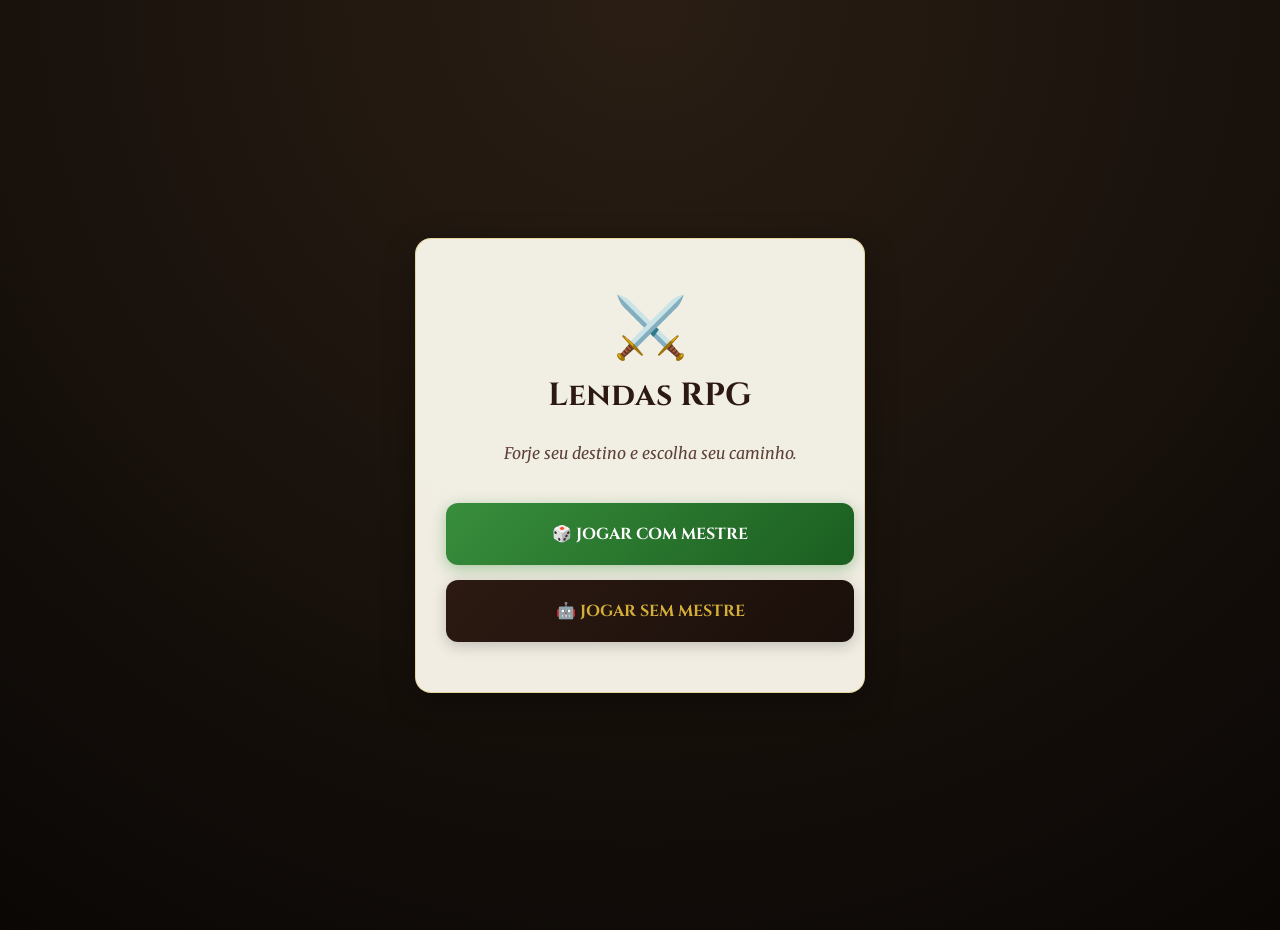
==== commit 26df2be8: "Atualizar o index.html" ====
--- a/rpg/index.html
+++ b/rpg/index.html
@@ -20,7 +20,7 @@
         body {
             background-color: var(--bg-dark); background-image: radial-gradient(circle at top, #2a1e14 0%, #0a0705 100%);
             color: var(--ink); font-family: 'Merriweather', serif; margin: 0; padding: 15px; 
-            display: flex; justify-content: center; align-items: flex-start; min-height: 100vh;
+            display: flex; justify-content: center; align-items: center; min-height: 100vh;
         }
 
         .app-container {
@@ -76,8 +76,9 @@
         .modal-card { background: var(--parchment); width: 100%; max-width: 360px; border-radius: 20px; padding: 25px; box-shadow: 0 20px 50px rgba(0,0,0,0.4); position: relative; color: var(--ink); box-sizing: border-box; }
         .modal-close { position: absolute; top: 15px; right: 15px; background: rgba(0,0,0,0.05); border: none; font-size: 18px; width: 32px; height: 32px; border-radius: 50%; cursor: pointer; color: var(--ink); display: flex; align-items: center; justify-content: center; z-index: 10; }
 
-        /* Tela de Resumo / Ficha Técnica */
-        #summary-screen { display: none; width: 100%; animation: fadeIn 0.3s ease; }
+        /* Animações e Telas */
+        .screen { display: none; width: 100%; animation: fadeIn 0.3s ease; }
+        .screen.active { display: block; }
         @keyframes fadeIn { from { opacity: 0; transform: translateY(5px); } to { opacity: 1; transform: translateY(0); } }
         
         .summary-header { text-align: center; margin-bottom: 20px; }
@@ -109,7 +110,20 @@
 
 <div class="app-container" id="app">
     
-    <div id="creation-screen">
+    <div id="home-screen" class="screen active" style="text-align: center; padding: 30px 10px;">
+        <div style="font-size: 60px; margin-bottom: 10px;">⚔️</div>
+        <h1 style="border-bottom: none; font-size: 32px; margin-bottom: 5px;">Lendas RPG</h1>
+        <p style="color: var(--ink-light); margin-bottom: 40px; font-style: italic;">Forje seu destino e escolha seu caminho.</p>
+
+        <button class="btn btn-green" style="padding: 20px; font-size: 16px; margin-bottom: 15px;" onclick="goToCreation()">
+            🎲 JOGAR COM MESTRE
+        </button>
+        <button class="btn btn-primary" style="padding: 20px; font-size: 16px;" onclick="window.location.href='semmestre.html'">
+            🤖 JOGAR SEM MESTRE
+        </button>
+    </div>
+
+    <div id="creation-screen" class="screen">
         <h1>Crie sua Lenda</h1>
         
         <label>Nome do Personagem:</label>
@@ -153,7 +167,7 @@
         <button class="btn btn-primary" style="margin-top: 25px;" onclick="generateSummary()">📜 GERAR FICHA TÉCNICA</button>
     </div>
 
-    <div id="summary-screen">
+    <div id="summary-screen" class="screen">
         <h1 style="margin-bottom: 20px;">Sua Ficha Técnica</h1>
         <div id="card-content"></div>
         
@@ -161,11 +175,10 @@
         <div class="fab-wrapper">
             <div class="fab-options" id="fab-options">
                 <button class="btn btn-green" onclick="sendWhatsApp()">📲 ENVIAR NO WHATSAPP</button>
-                <button class="btn btn-blue" onclick="startGame('com_mestre')">🎲 JOGAR COM MESTRE</button>
-                <button class="btn btn-red" onclick="startGame('sem_mestre')">🤖 JOGAR SEM MESTRE (v2.0)</button>
+                <button class="btn btn-blue" onclick="startGame()">🎲 INICIAR JOGO</button>
                 <button class="btn btn-yellow" onclick="goBack()">⬅️ VOLTAR E EDITAR</button>
             </div>
-            <button class="btn btn-primary" id="fab-main-btn" onclick="toggleFabMenu()">📜 ESCOLHER DESTINO</button>
+            <button class="btn btn-primary" id="fab-main-btn" onclick="toggleFabMenu()">📜 OPÇÕES DA LENDA</button>
         </div>
     </div>
 
@@ -219,6 +232,11 @@
     let freePoints = 5;
     let allocated = { FOR: 0, INT: 0, AGI: 0, VIT: 0, CAR: 0, SOR: 0 };
     let characterData = {};
+
+    function goToCreation() {
+        document.getElementById('home-screen').classList.remove('active');
+        document.getElementById('creation-screen').classList.add('active');
+    }
 
     function updatePersonality() {
         let p = document.getElementById('char-personality').value;
@@ -327,7 +345,7 @@
         if (options.classList.contains('open')) {
             options.classList.remove('open');
             overlay.classList.remove('show');
-            btn.innerHTML = '📜 ESCOLHER DESTINO';
+            btn.innerHTML = '📜 OPÇÕES DA LENDA';
         } else {
             options.classList.add('open');
             overlay.classList.add('show');
@@ -337,8 +355,8 @@
 
     function goBack() {
         toggleFabMenu(); 
-        document.getElementById('summary-screen').style.display = 'none';
-        document.getElementById('creation-screen').style.display = 'block';
+        document.getElementById('summary-screen').classList.remove('active');
+        document.getElementById('creation-screen').classList.add('active');
     }
 
     function generateSummary() {
@@ -414,8 +432,8 @@
         `;
 
         document.getElementById('card-content').innerHTML = cardHTML;
-        document.getElementById('creation-screen').style.display = 'none';
-        document.getElementById('summary-screen').style.display = 'block';
+        document.getElementById('creation-screen').classList.remove('active');
+        document.getElementById('summary-screen').classList.add('active');
     }
 
     function sendWhatsApp() {
@@ -446,14 +464,9 @@
         window.location.href = zapLink;
     }
 
-    function startGame(mode) {
+    function startGame() {
         localStorage.setItem('rpg_character', JSON.stringify(characterData));
-        if(mode === 'com_mestre') {
-            window.location.href = 'commestre.html';
-        } else {
-            alert('🤖 Aguarde a v2.0! O modo "Jogar Sem Mestre" está sendo forjado nas profundezas e chegará em breve.');
-            toggleFabMenu(); 
-        }
+        window.location.href = 'commestre.html';
     }
 
     window.onload = function() { initStats(); resetAndUpdate(); };
